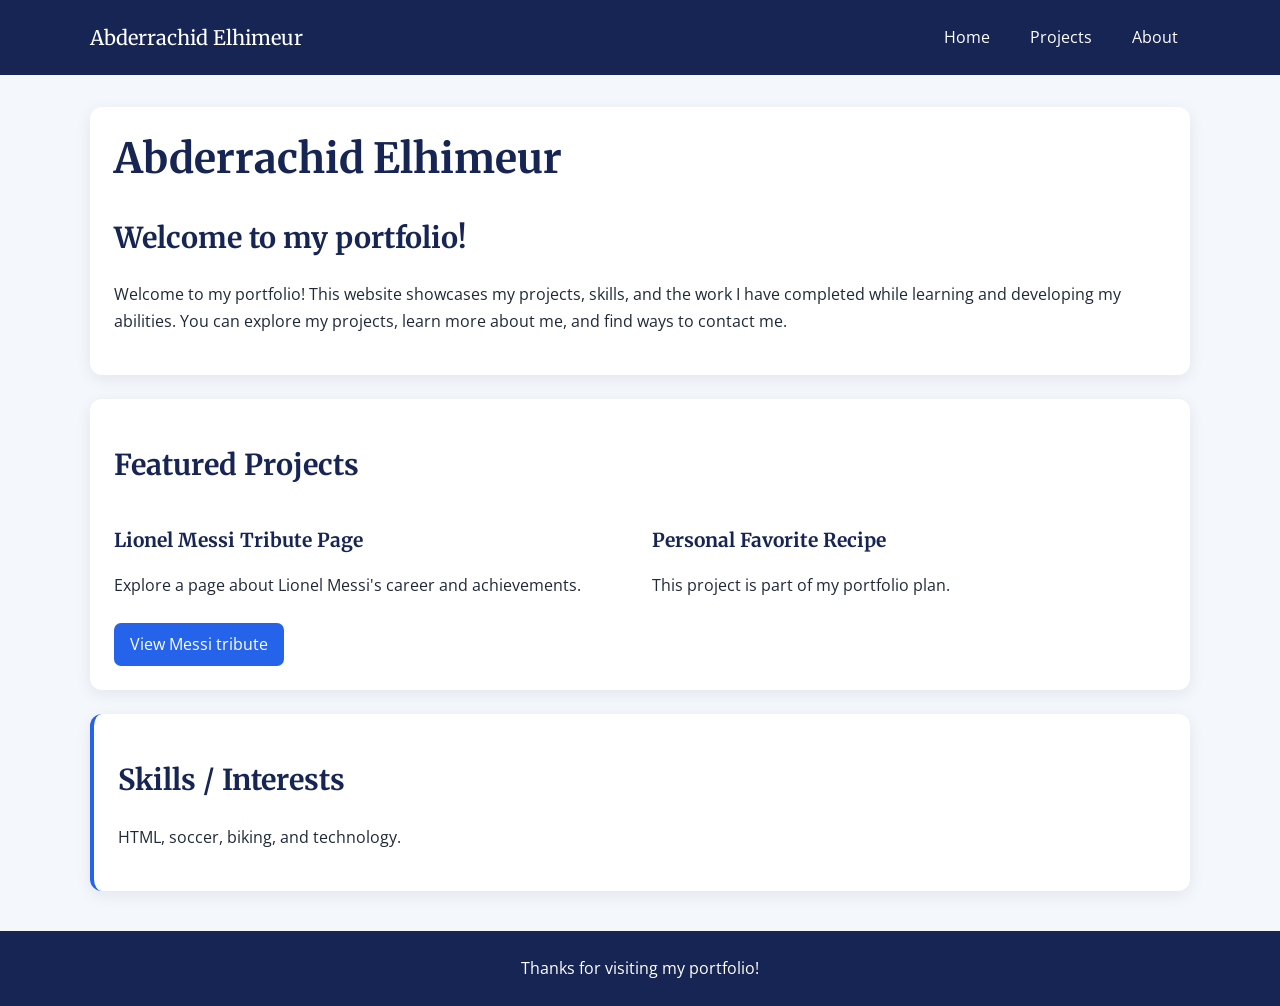
==== index.html @ c67f8bb7 "Apply responsive styling to index.html" ====
<!DOCTYPE html>
<html lang="en">
<head>
  <meta charset="UTF-8">
  <meta name="viewport" content="width=device-width, initial-scale=1.0">
  <meta name="description" content="Abderrachid Elhimeur's personal portfolio and web development projects.">
  <title>Home | Abderrachid Elhimeur</title>
  <link rel="preconnect" href="https://fonts.googleapis.com">
  <link rel="preconnect" href="https://fonts.gstatic.com" crossorigin>
  <link href="https://fonts.googleapis.com/css2?family=Merriweather:wght@400;700&family=Open+Sans:wght@400;600;700&display=swap" rel="stylesheet">
  <link rel="stylesheet" href="style.css">
</head>
<body>
  <header class="site-header">
    <nav class="navbar" aria-label="Main navigation">
      <p class="site-name">Abderrachid Elhimeur</p>
      <div class="nav-links">
        <a href="index.html">Home</a>
        <a href="project.html">Projects</a>
        <a href="about.html">About</a>
      </div>
    </nav>
  </header>
  <main>
    <section class="card">
      <h1>Abderrachid Elhimeur</h1>
      <h2>Welcome to my portfolio!</h2>
      <p>Welcome to my portfolio! This website showcases my projects, skills, and the work I have completed while learning and developing my abilities. You can explore my projects, learn more about me, and find ways to contact me.</p>
    </section>
    <section class="card">
      <h2>Featured Projects</h2>
      <div class="card-grid">
        <article>
          <h3>Lionel Messi Tribute Page</h3>
          <p>Explore a page about Lionel Messi's career and achievements.</p>
          <a class="button-link" href="index1.html">View Messi tribute</a>
        </article>
        <article>
          <h3>Personal Favorite Recipe</h3>
          <p>This project is part of my portfolio plan.</p>
        </article>
      </div>
    </section>
    <section class="card" id="skills">
      <h2>Skills / Interests</h2>
      <p>HTML, soccer, biking, and technology.</p>
    </section>
  </main>
  <footer class="site-footer">
    <p>Thanks for visiting my portfolio!</p>
  </footer>
</body>
</html>
---- style.css ----
/* Shared styles for the Project Milestone website */
/* Color palette: navy, blue, white, and light gray. */

:root {
  --color-blue: #2563eb;
  --color-navy: #172554;
  --color-text: #1f2937;
  --color-muted: #64748b;
  --color-background: #f4f7fb;
  --color-white: #ffffff;
  --space-1: 8px;
  --space-2: 16px;
  --space-3: 24px;
  --space-4: 32px;
  --space-5: 40px;
  --content-width: 1100px;
}

* {
  box-sizing: border-box;
}

html {
  width: 100%;
  scroll-behavior: smooth;
}

body {
  margin: 0;
  padding: 0;
  width: 100%;
  min-width: 0;
  font-family: "Open Sans", Arial, sans-serif;
  font-size: 16px;
  line-height: 1.7;
  color: var(--color-text);
  background: var(--color-background);
}

img {
  display: block;
  max-width: 100%;
  height: auto;
  border-radius: 12px;
}

a {
  color: var(--color-blue);
  text-decoration: none;
}

a:hover,
a:focus {
  text-decoration: underline;
}

.site-header {
  background: var(--color-navy);
  color: var(--color-white);
  padding: var(--space-2);
}

.navbar {
  max-width: var(--content-width);
  margin: 0 auto;
  display: flex;
  flex-wrap: wrap;
  align-items: center;
  justify-content: space-between;
  gap: var(--space-2);
}

.site-name {
  margin: 0;
  color: var(--color-white);
  font-family: "Merriweather", Georgia, serif;
  font-size: 1.25rem;
}

.nav-links {
  display: flex;
  flex-wrap: wrap;
  align-items: center;
  gap: var(--space-2);
}

.nav-links a {
  display: inline-block;
  color: var(--color-white);
  padding: 8px 12px;
  border-radius: 6px;
}

.nav-links a:hover,
.nav-links a:focus {
  background: var(--color-blue);
  text-decoration: none;
}

main {
  width: min(100% - 32px, var(--content-width));
  margin: var(--space-4) auto;
}

h1,
h2,
h3 {
  font-family: "Merriweather", Georgia, serif;
  line-height: 1.3;
  color: var(--color-navy);
}

h1 {
  font-size: clamp(1.8rem, 5vw, 2.6rem);
  margin-top: 0;
}

h2 {
  font-size: clamp(1.35rem, 4vw, 1.8rem);
  margin-top: var(--space-3);
}

h3 {
  font-size: 1.2rem;
}

p,
li {
  overflow-wrap: anywhere;
}

.card {
  background: var(--color-white);
  padding: var(--space-3);
  margin-bottom: var(--space-3);
  border-radius: 12px;
  box-shadow: 0 4px 16px rgba(23, 37, 84, 0.08);
}

.card-grid {
  display: grid;
  grid-template-columns: repeat(2, minmax(0, 1fr));
  gap: var(--space-3);
}

.button-link {
  display: inline-block;
  background: var(--color-blue);
  color: var(--color-white);
  padding: 8px 16px;
  border-radius: 7px;
  margin-top: var(--space-1);
}

.button-link:hover,
.button-link:focus {
  background: var(--color-navy);
  color: var(--color-white);
  text-decoration: none;
}

.feature-image {
  width: 100%;
  max-width: 520px;
  margin: var(--space-2) auto;
  object-fit: cover;
}

#skills {
  border-left: 4px solid var(--color-blue);
}

.site-footer {
  background: var(--color-navy);
  color: var(--color-white);
  text-align: center;
  padding: var(--space-3) 16px;
  margin-top: var(--space-5);
}

.site-footer p {
  max-width: var(--content-width);
  margin: 0 auto;
}

.site-footer strong {
  color: var(--color-white);
}

/* Tablet layout */
@media (max-width: 768px) {
  main {
    margin: var(--space-3) auto;
  }

  .card-grid {
    grid-template-columns: 1fr;
  }

  .navbar {
    flex-direction: column;
    align-items: flex-start;
  }
}

/* Small mobile layout */
@media (max-width: 480px) {
  body {
    font-size: 15px;
  }

  .site-header {
    padding: 12px;
  }

  .nav-links {
    width: 100%;
    gap: 4px;
  }

  .nav-links a {
    padding: 8px;
  }

  main {
    width: calc(100% - 24px);
    margin: 24px auto;
  }

  .card {
    padding: 16px;
  }

  .site-footer {
    padding: 24px 12px;
  }
}
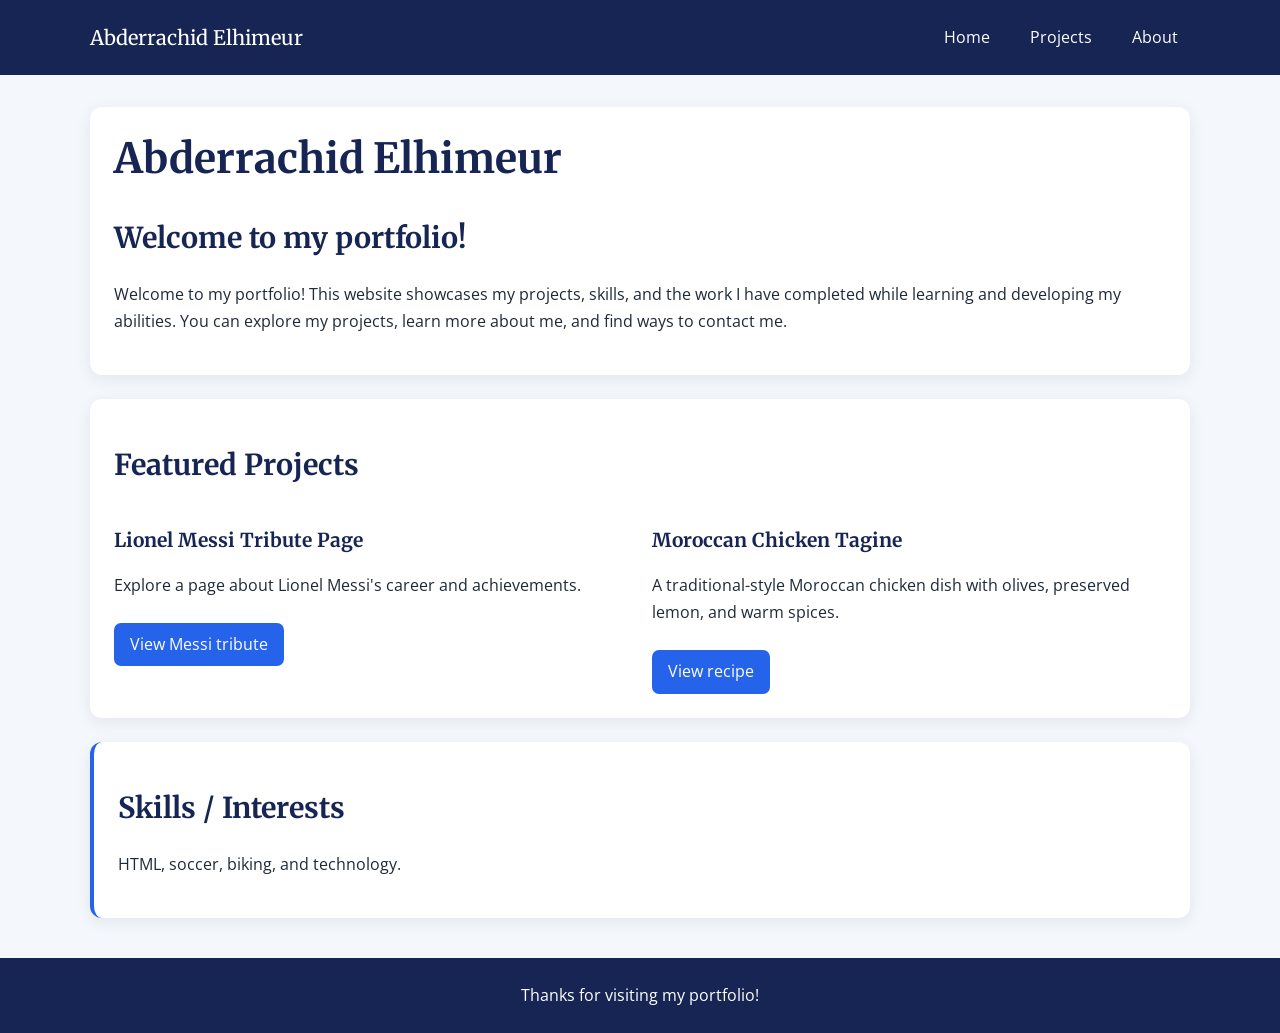
==== commit a44fc833: "Link tagine recipe from portfolio home" ====
--- a/index.html
+++ b/index.html
@@ -36,8 +36,9 @@
           <a class="button-link" href="index1.html">View Messi tribute</a>
         </article>
         <article>
-          <h3>Personal Favorite Recipe</h3>
-          <p>This project is part of my portfolio plan.</p>
+          <h3>Moroccan Chicken Tagine</h3>
+          <p>A traditional-style Moroccan chicken dish with olives, preserved lemon, and warm spices.</p>
+          <a class="button-link" href="recipe.html">View recipe</a>
         </article>
       </div>
     </section>
--- a/style.css
+++ b/style.css
@@ -1,6 +1,3 @@
-/* Shared styles for the Project Milestone website */
-/* Color palette: navy, blue, white, and light gray. */
-
 :root {
   --color-blue: #2563eb;
   --color-navy: #172554;
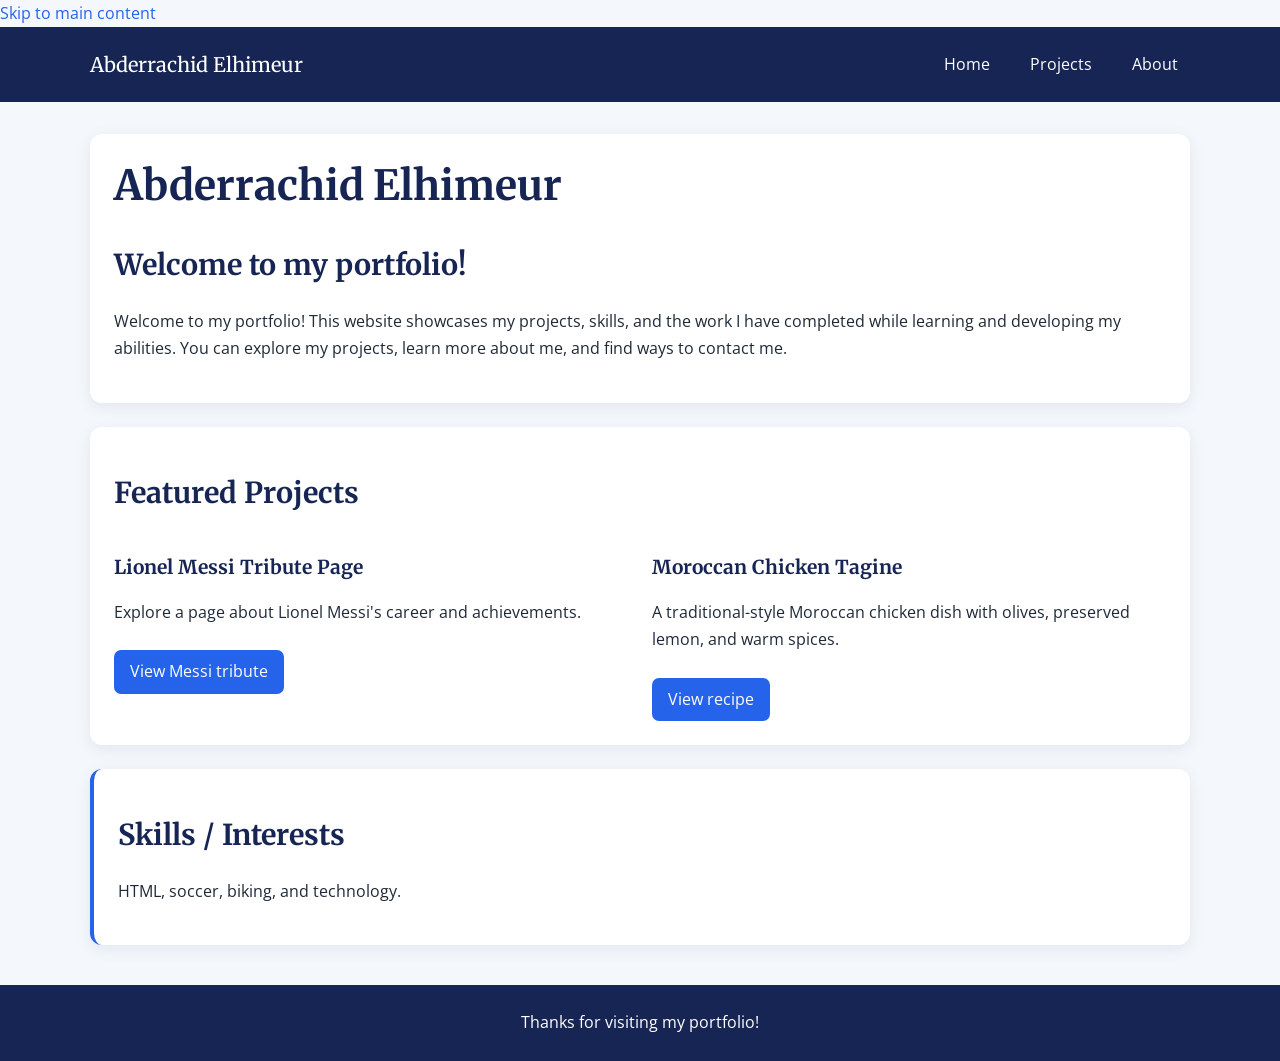
==== commit 71c28f8e: "Improve keyboard navigation and page landmarks" ====
--- a/index.html
+++ b/index.html
@@ -11,17 +11,18 @@
   <link rel="stylesheet" href="style.css">
 </head>
 <body>
+  <a class="skip-link" href="#main-content">Skip to main content</a>
   <header class="site-header">
     <nav class="navbar" aria-label="Main navigation">
       <p class="site-name">Abderrachid Elhimeur</p>
       <div class="nav-links">
-        <a href="index.html">Home</a>
+        <a href="index.html" aria-current="page">Home</a>
         <a href="project.html">Projects</a>
         <a href="about.html">About</a>
       </div>
     </nav>
   </header>
-  <main>
+  <main id="main-content">
     <section class="card">
       <h1>Abderrachid Elhimeur</h1>
       <h2>Welcome to my portfolio!</h2>
--- a/style.css
+++ b/style.css
@@ -163,6 +163,15 @@
   object-fit: cover;
 }
 
+.recipe-photo {
+  display: block;
+  width: 100%;
+  max-width: 620px;
+  height: auto;
+  margin: var(--space-3) auto;
+  border-radius: 12px;
+}
+
 #skills {
   border-left: 4px solid var(--color-blue);
 }
@@ -200,7 +209,7 @@
   }
 }
 
-/* Small mobile layout */
+/* Phone layout */
 @media (max-width: 480px) {
   body {
     font-size: 15px;
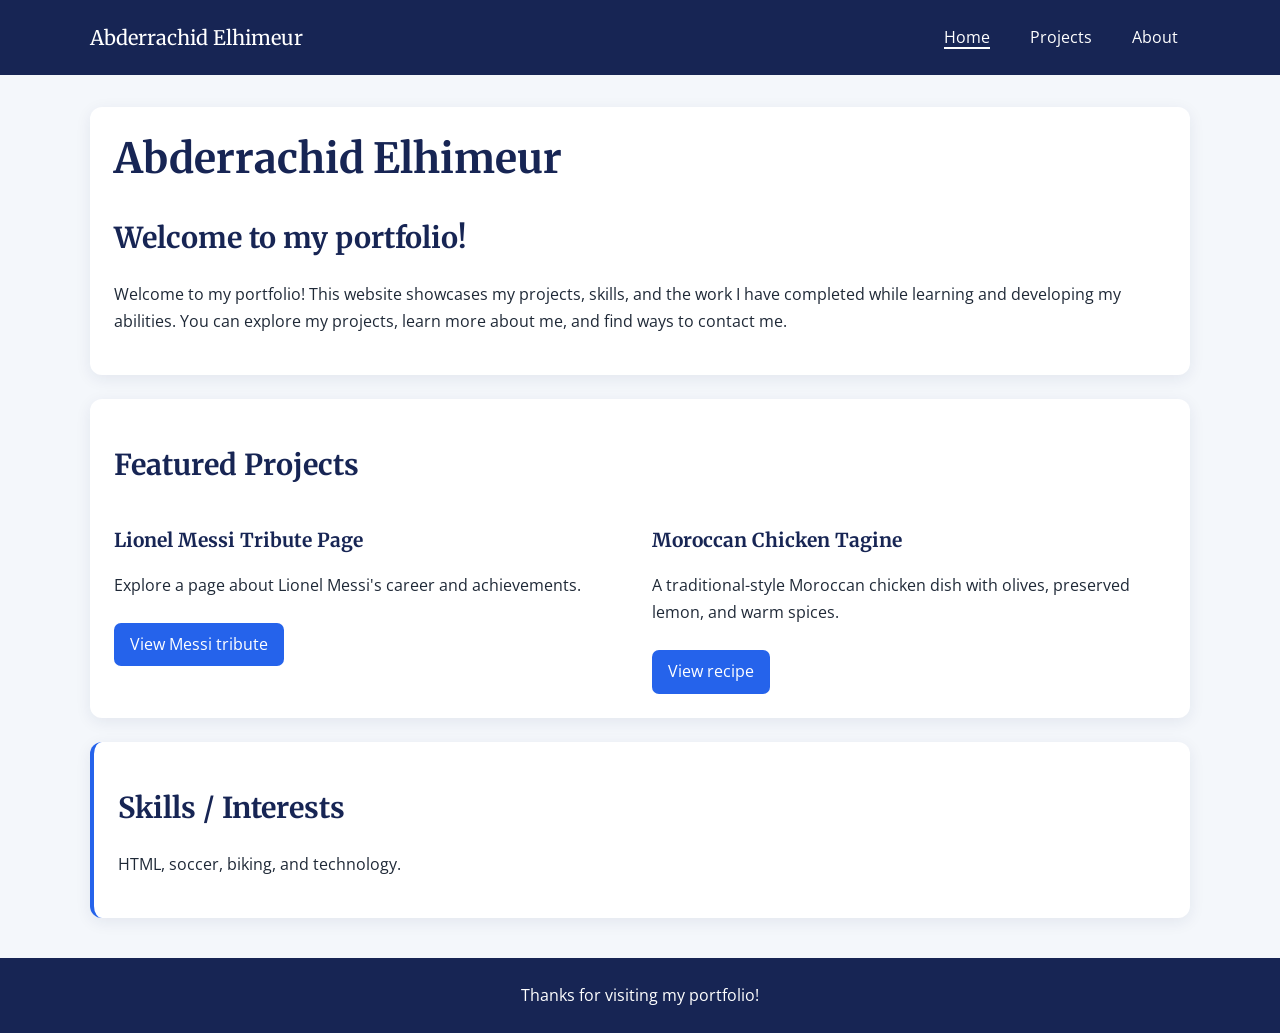
==== commit 174d1d9f: "Fix href attribute for Home link in index.html" ====
--- a/index.html
+++ b/index.html
@@ -16,7 +16,7 @@
     <nav class="navbar" aria-label="Main navigation">
       <p class="site-name">Abderrachid Elhimeur</p>
       <div class="nav-links">
-        <a href="index.html" aria-current="page">Home</a>
+        <a href="" aria-current="page">Home</a>
         <a href="project.html">Projects</a>
         <a href="about.html">About</a>
       </div>
--- a/style.css
+++ b/style.css
@@ -241,3 +241,30 @@
     padding: 24px 12px;
   }
 }
+
+/* Accessibility: allow keyboard users to skip repetitive navigation. */
+.skip-link {
+  position: absolute;
+  left: 16px;
+  top: -100px;
+  z-index: 1000;
+  background: var(--color-white);
+  color: var(--color-navy);
+  padding: 12px 16px;
+  border: 2px solid var(--color-navy);
+  border-radius: 6px;
+}
+.skip-link:focus {
+  top: 12px;
+}
+
+/* Accessibility: a visible indicator for keyboard focus. */
+a:focus-visible {
+  outline: 3px solid #f59e0b;
+  outline-offset: 3px;
+}
+.nav-links a[aria-current="page"] {
+  text-decoration: underline;
+  text-decoration-thickness: 2px;
+  text-underline-offset: 4px;
+}
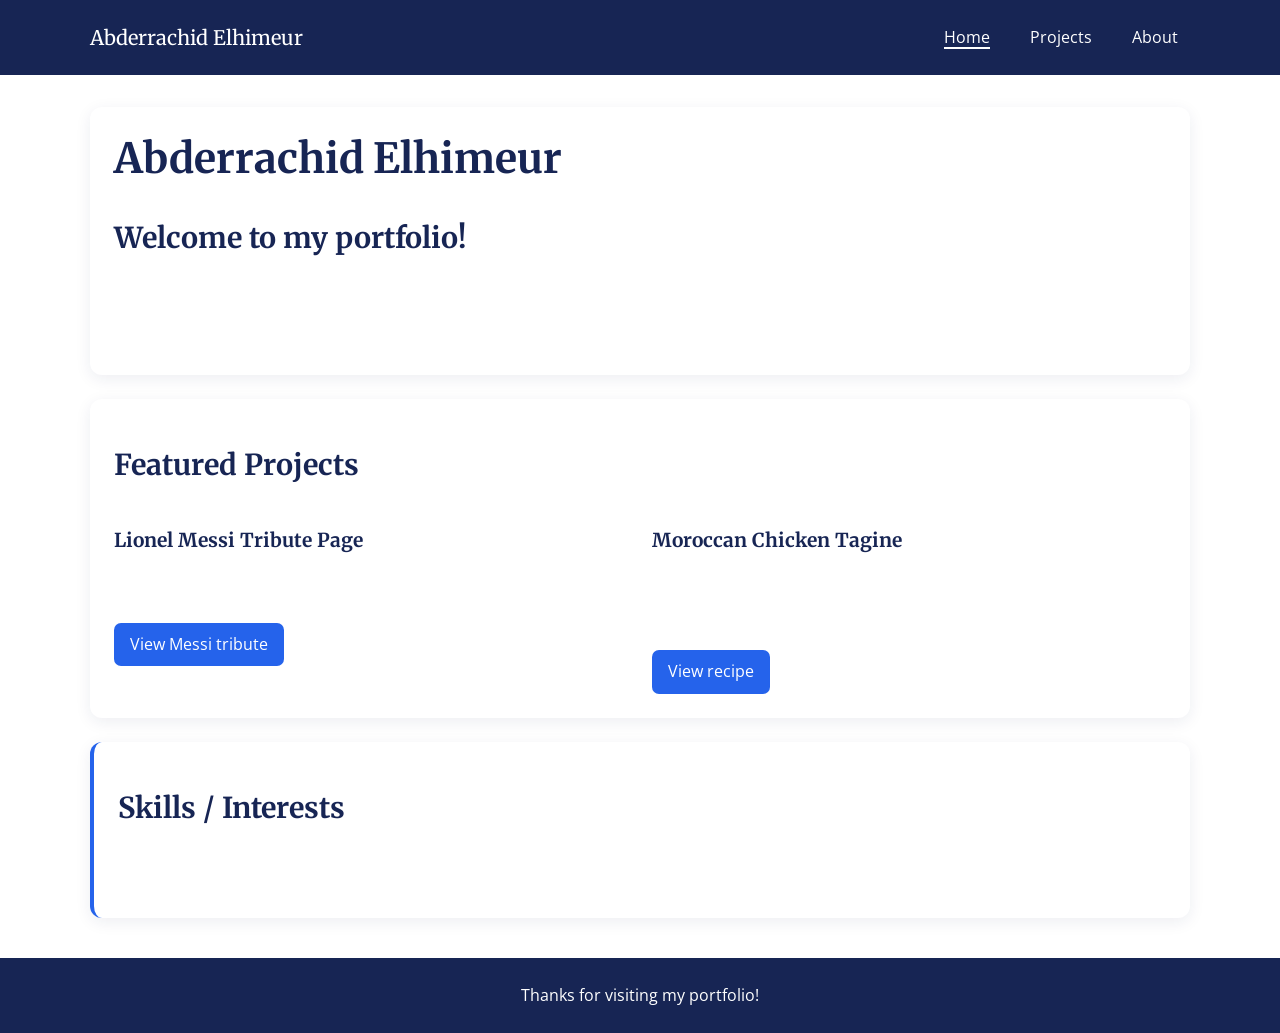
==== commit bc9411e9: "Update Home link to point to index.html" ====
--- a/index.html
+++ b/index.html
@@ -16,7 +16,7 @@
     <nav class="navbar" aria-label="Main navigation">
       <p class="site-name">Abderrachid Elhimeur</p>
       <div class="nav-links">
-        <a href="" aria-current="page">Home</a>
+        <a href="index.html" aria-current="page">Home</a>
         <a href="project.html">Projects</a>
         <a href="about.html">About</a>
       </div>
--- a/style.css
+++ b/style.css
@@ -30,8 +30,8 @@
   font-family: "Open Sans", Arial, sans-serif;
   font-size: 16px;
   line-height: 1.7;
-  color: var(--color-text);
-  background: var(--color-background);
+  color: white;
+  background: white;
 }
 
 img {
